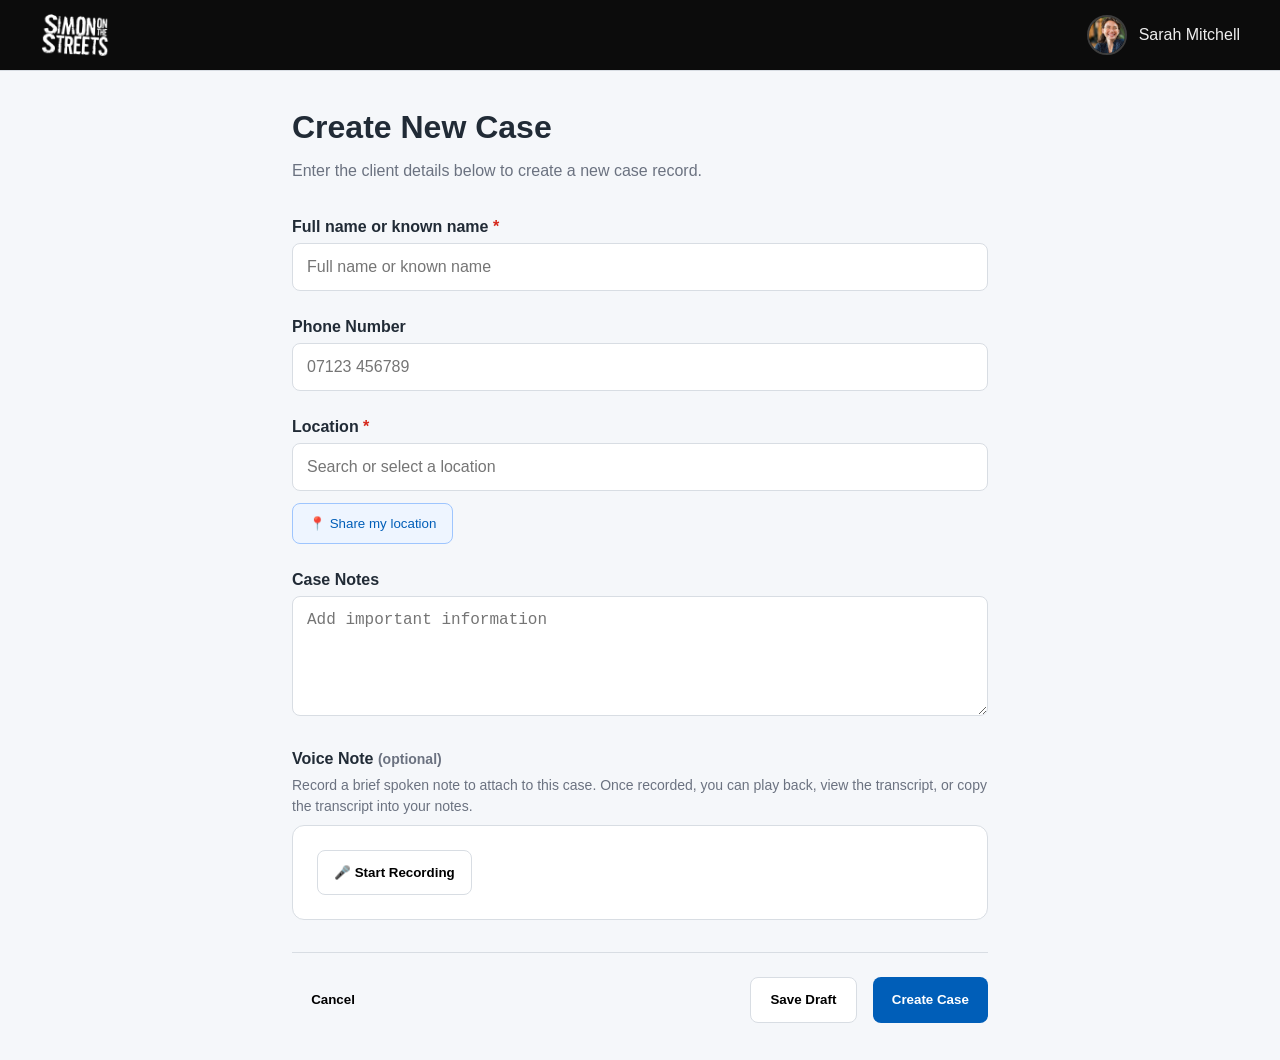
==== index.html @ 8fb6f014 "First commit First commit" ====
<!DOCTYPE html>
<html lang="en">
<head>
<meta charset="UTF-8" />
<meta name="viewport" content="width=device-width, initial-scale=1.0" />
<title>Create New Case</title>

<style>
:root {
  --primary: #005eb8;
  --primary-hover: #004a93;
  --border: #d8dde3;
  --text: #212b36;
  --muted: #6b7280;
  --bg: #f5f7fa;
  --white: #fff;
  --radius: 8px;
}

*{margin:0;padding:0;box-sizing:border-box}
body{font-family:Inter,Arial,sans-serif;background:var(--bg);color:var(--text);line-height:1.5}

.header{background:#0c0c0c;border-bottom:1px solid var(--border);position:sticky;top:0}
.header-inner{max-width:1200px;margin:auto;display:flex;justify-content:space-between;align-items:center}


.header-inner {
  display: flex;
  justify-content: space-between;
  align-items: center;
}

.logo-img {
  max-width: 70px;
}

.user-profile {
  display: flex;
  align-items: center;
  gap: 12px;
}

.profile-avatar {
  width: 40px;
  height: 40px;
  border-radius: 50%;
  object-fit: cover;
  border: 2px solid rgba(255,255,255,0.2);
}

.user-name {
  color: #ededed;
  font-weight: 500;
}



.logo{font-size:1.2rem;font-weight:700}

.container{max-width:760px;margin:auto;padding:1rem}
.breadcrumb{font-size:.875rem;color:var(--muted);margin-bottom:1rem}
.page-title{font-size:2rem;font-weight:700;margin-bottom:.5rem}
.page-description{color:var(--muted);margin-bottom:2rem}

.form-group{margin-bottom:1.5rem}
label{display:block;font-weight:600;margin-bottom:.25rem}
.hint{color:var(--muted);font-size:.875rem;margin-bottom:.5rem}
.required{color:#d5281b}

input,textarea{
width:100%;padding:.875rem;border:1px solid var(--border);
border-radius:var(--radius);font-size:1rem
}

.client-types{display:grid;grid-template-columns:1fr;gap:1rem}
.client-card{border:1px solid var(--border);border-radius:var(--radius);padding:1rem}
.client-card input{width:auto;margin-right:.75rem}
.client-card-content{display:flex}
.client-title{font-weight:600}
.client-description{color:var(--muted);font-size:.875rem}

.location-wrapper{display:flex;flex-direction:column;gap:.75rem}
.share-location{
align-self:flex-start;padding:.75rem 1rem;border:1px solid #9ec5fe;
background:#eef5ff;color:var(--primary);border-radius:var(--radius)
}

/* Voice Note */
.voice-box{
border:1px solid var(--border);
border-radius:12px;
background:#fff;
padding:1.5rem;
}
.voice-state{display:flex;align-items:center;gap:1.5rem}
.hidden{display:none}

.record-btn{
display:inline-flex;
align-items:center;
gap:.75rem;
border:1px solid var(--border);
background:white;
padding:.875rem 1rem;
border-radius:8px;
cursor:pointer;
font-weight:600;
}

.recording-indicator{
display:flex;
align-items:center;
gap:.75rem;
color:#d5281b;
font-size:1rem;
font-weight:700;
}

.recording-dot{
width:18px;height:18px;border-radius:50%;
background:#d5281b;
animation:pulse 1.2s infinite;
}

.stop-record-btn{
background:#d5281b;
color:#fff;
border:none;
padding:1rem 1.5rem;
border-radius:12px;
cursor:pointer;
font-weight:600;
}

@keyframes pulse{
0%{transform:scale(1)}
50%{transform:scale(1.2);opacity:.5}
100%{transform:scale(1)}
}

.play-pause-btn{
width:50px;height:50px;border:none;border-radius:50%;
background:var(--primary);color:#fff;font-size:1.5rem;cursor:pointer;
}

.audio-player{flex:1}
.audio-progress{display:flex;align-items:center;gap:1rem}
.progress-track{
flex:1;height:10px;background:#e5e7eb;border-radius:999px;overflow:hidden
}
.progress-fill{width:35%;height:100%;background:var(--primary)}
.audio-actions{display:flex;gap:1rem}
.icon-btn{border:none;background:none;color:var(--muted);cursor:pointer;font-weight:600}

.form-actions{
display:flex;flex-direction:column-reverse;gap:.75rem;
margin-top:2rem;padding-top:1.5rem;border-top:1px solid var(--border)
}

.btn{padding:.9rem 1.2rem;border-radius:var(--radius);font-weight:600;border:none;cursor:pointer}
.btn-primary{background:var(--primary);color:#fff}
.btn-secondary{background:#fff;border:1px solid var(--border)}
.btn-link{background:none}

@media (min-width:768px){
.container{padding:2rem}
.client-types{grid-template-columns:1fr 1fr}
.form-actions{flex-direction:row;justify-content:space-between;align-items:center}
.action-right{display:flex;gap:1rem}
}

@media (max-width:768px){
.voice-state{flex-direction:column;align-items:stretch}
.play-pause-btn,.stop-record-btn{width:100%}
.audio-actions{justify-content:space-between}
.audio-progress{flex-wrap:wrap}
}
</style>
</head>
<body>

<header class="header">
  <div class="header-inner">

    <img
      class="logo-img"
      src="images/logo.png"
      alt="SOTS Logo">

    <div class="user-profile">

      <img
        src="images/user.jpeg"
        alt="Sarah Mitchell"
        class="profile-avatar">

      <span class="user-name">
        Sarah Mitchell
      </span>

    </div>

  </div>
</header>

<main class="container">

<h1 class="page-title">Create New Case</h1>
<p class="page-description">Enter the client details below to create a new case record.</p>

<form>
<!--
<div class="form-group">
<label>Client Type <span class="required">*</span></label>
<div class="hint">Select the type of client for this case record</div>
<div class="client-types">
<label class="client-card"><div class="client-card-content"><input type="radio" name="clientType"><div><div class="client-title">Caseload Client</div><div class="client-description">Actively managed within your caseload.</div></div></div></label>
<label class="client-card"><div class="client-card-content"><input type="radio" name="clientType"><div><div class="client-title">Non-Caseload Client</div><div class="client-description">Support only — not actively managed.</div></div></div></label>
</div>
</div>

-->

<div class="form-group">
<label>Full name or known name <span class="required">*</span></label>
<input type="text" placeholder="Full name or known name">
</div>

<div class="form-group">
<label>Phone Number <span class="optional"></span></label>
<input type="tel" placeholder="07123 456789">
</div>

<div class="form-group">
<label>Location <span class="required">*</span></label>
<div class="location-wrapper">
<input type="search" placeholder="Search or select a location">
<button type="button" class="share-location">📍 Share my location</button>
</div>
</div>

<div class="form-group">
<label>Case Notes</label>
<textarea rows="5" placeholder="Add important information"></textarea>
</div>

<div class="form-group">
<label>Voice Note <span class="hint">(optional)</span></label>
<div class="hint">Record a brief spoken note to attach to this case. Once recorded, you can play back, view the transcript, or copy the transcript into your notes.</div>

<div class="voice-box">

<div id="voiceIdle" class="voice-state">
<button type="button" class="record-btn" onclick="startRecording()">🎤 Start Recording</button>
</div>

<div id="voiceRecording" class="voice-state hidden">
<div class="recording-indicator">
<span class="recording-dot"></span>
<span>Recording <span id="recordTimer">00:00</span></span>
</div>
<button type="button" class="stop-record-btn" onclick="stopRecording()">⏹ Stop Recording</button>
</div>

<div id="voicePlayback" class="voice-state hidden">
<button type="button" class="play-pause-btn" onclick="togglePlayback()"><span id="playIcon">▶</span></button>

<div class="audio-player">
<div class="audio-progress">
<span id="elapsedTime">0:05</span>
<div class="progress-track"><div class="progress-fill"></div></div>
<span>00:00</span>
</div>
</div>

<div class="audio-actions">
<button type="button" class="icon-btn" onclick="deleteRecording()">🗑 Delete</button>
<button type="button" class="icon-btn" onclick="reRecord()">↺ Re-record</button>
</div>
</div>

</div>
</div>

<div class="form-actions">
<button type="button" class="btn btn-link">Cancel</button>
<div class="action-right">
<button type="button" class="btn btn-secondary">Save Draft</button>
<button type="submit" class="btn btn-primary">Create Case</button>
</div>
</div>

</form>
</main>

<script>
let recordingTimer;
let seconds=0;
let isPlaying=false;

function startRecording(){
document.getElementById('voiceIdle').classList.add('hidden');
document.getElementById('voiceRecording').classList.remove('hidden');
seconds=0;
recordingTimer=setInterval(()=>{
seconds++;
const mins=String(Math.floor(seconds/60)).padStart(2,'0');
const secs=String(seconds%60).padStart(2,'0');
document.getElementById('recordTimer').textContent=`${mins}:${secs}`;
},1000);
}

function stopRecording(){
clearInterval(recordingTimer);
document.getElementById('voiceRecording').classList.add('hidden');
document.getElementById('voicePlayback').classList.remove('hidden');
document.getElementById('elapsedTime').textContent=formatTime(seconds);
}

function deleteRecording(){
document.getElementById('voicePlayback').classList.add('hidden');
document.getElementById('voiceIdle').classList.remove('hidden');
seconds=0;
}

function reRecord(){
document.getElementById('voicePlayback').classList.add('hidden');
startRecording();
}

function togglePlayback(){
isPlaying=!isPlaying;
document.getElementById('playIcon').textContent=isPlaying?'⏸':'▶';
}

function formatTime(total){
const mins=Math.floor(total/60);
const secs=total%60;
return `${mins}:${String(secs).padStart(2,'0')}`;
}
</script>

</body>
</html>
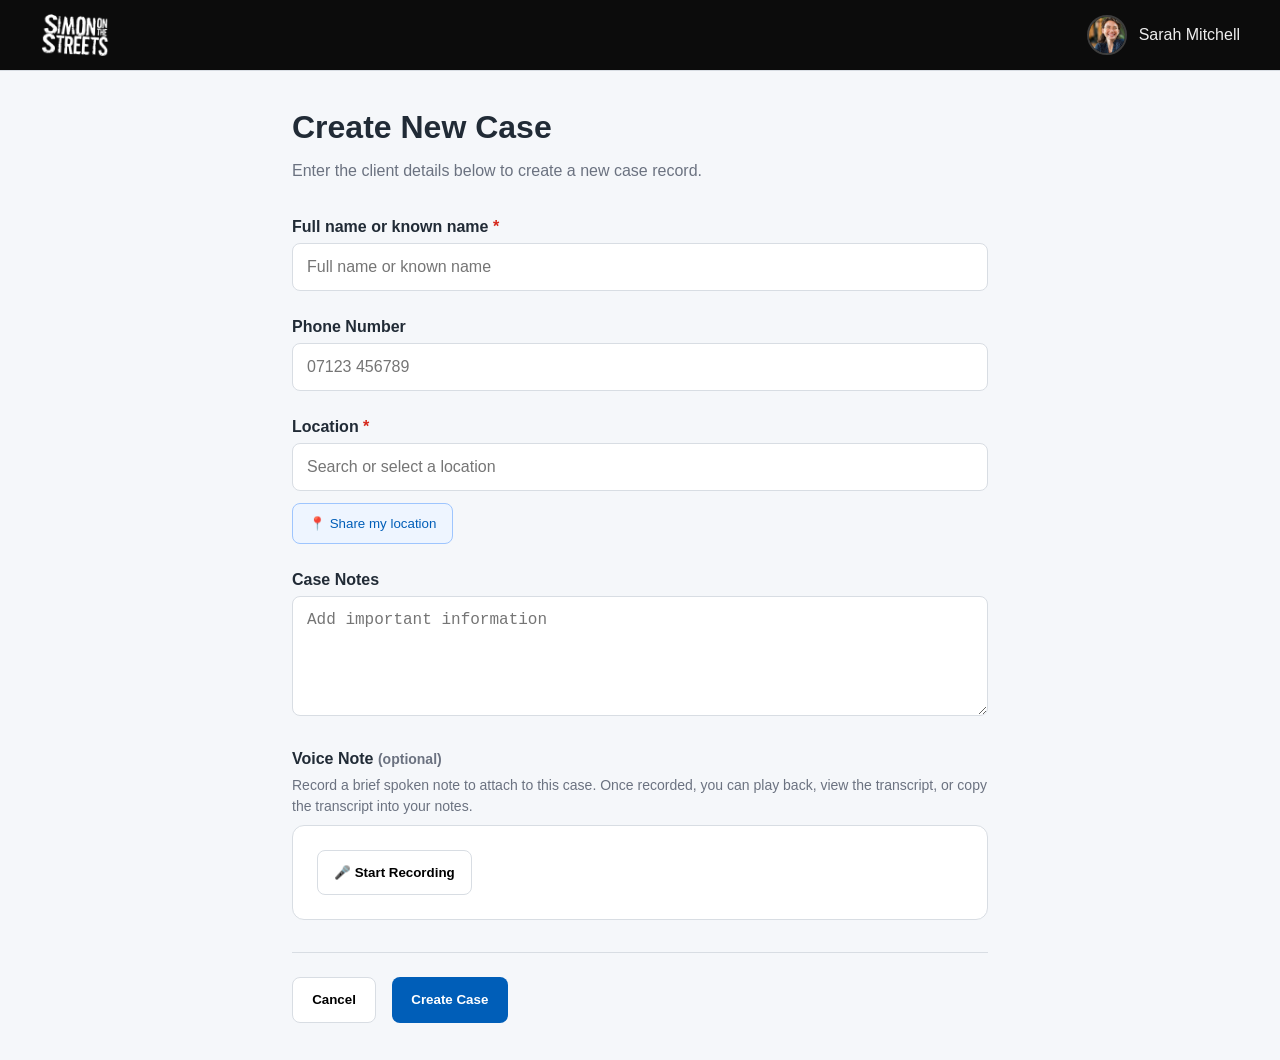
==== commit 9e23358f: "Changes" ====
--- a/index.html
+++ b/index.html
@@ -139,7 +139,7 @@
 }
 
 .play-pause-btn{
-width:50px;height:50px;border:none;border-radius:50%;
+width:50px !important;height:50px;border:none;border-radius:50%;
 background:var(--primary);color:#fff;font-size:1.5rem;cursor:pointer;
 }
 
@@ -283,9 +283,9 @@
 </div>
 
 <div class="form-actions">
-<button type="button" class="btn btn-link">Cancel</button>
+
 <div class="action-right">
-<button type="button" class="btn btn-secondary">Save Draft</button>
+<button type="button" class="btn btn-secondary">Cancel</button>
 <button type="submit" class="btn btn-primary">Create Case</button>
 </div>
 </div>
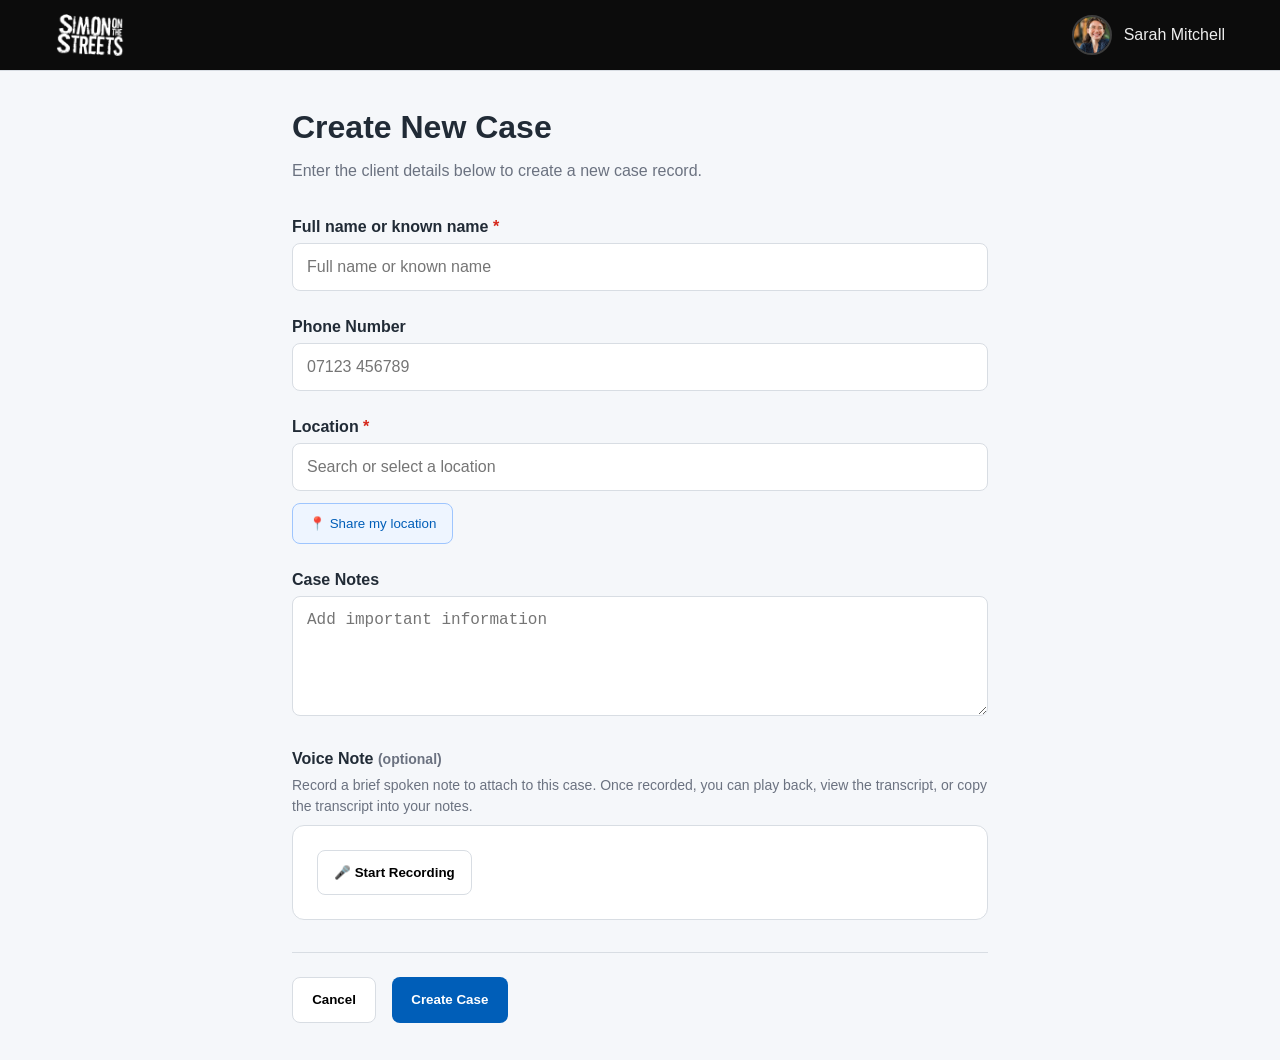
==== commit f5fd4ff1: "css" ====
--- a/index.html
+++ b/index.html
@@ -32,6 +32,7 @@
 
 .logo-img {
   max-width: 70px;
+      margin-left: 15px;
 }
 
 .user-profile {
@@ -51,6 +52,7 @@
 .user-name {
   color: #ededed;
   font-weight: 500;
+      margin-right: 15px;
 }
 
 
